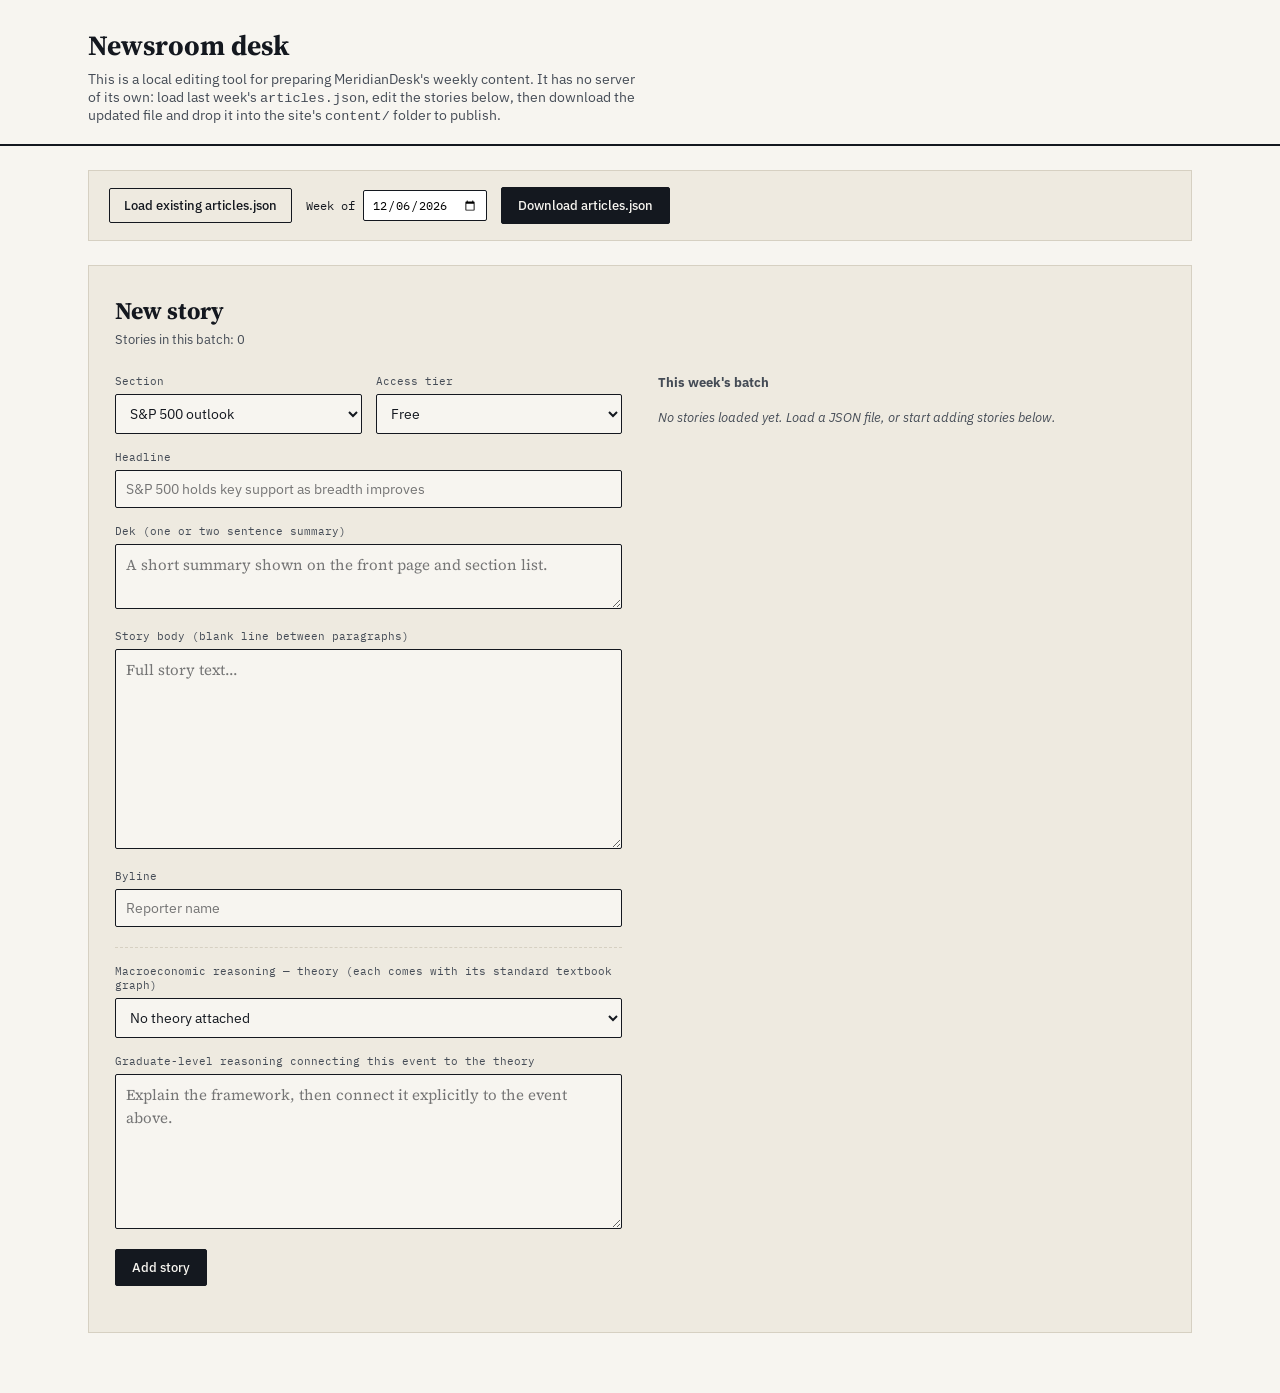
==== admin/index.html @ daa38adf "initial commit" ====
<!DOCTYPE html>
<html lang="en">
<head>
<meta charset="UTF-8">
<meta name="viewport" content="width=device-width, initial-scale=1.0">
<title>Newsroom desk — MeridianDesk (local editing tool)</title>
<link rel="preconnect" href="https://fonts.googleapis.com">
<link href="https://fonts.googleapis.com/css2?family=Source+Serif+4:ital,opsz,wght@0,8..60,400;0,8..60,500;0,8..60,600;1,8..60,400&family=IBM+Plex+Sans:wght@400;500;600&family=IBM+Plex+Mono:wght@400;500&display=swap" rel="stylesheet">
<link rel="stylesheet" href="../assets/css/styles.css">
<style>
  body{padding-bottom:60px;}
  .tool-header{border-bottom:2px solid var(--ink); padding:26px 0 20px;}
  .tool-header h1{font-family:var(--font-serif); font-size:28px; margin:0 0 6px;}
  .tool-header p{font-size:13.5px; color:var(--ink-soft); max-width:70ch; margin:0;}
  .load-row{
    display:flex; align-items:center; gap:14px; flex-wrap:wrap;
    background:var(--paper-dim); border:1px solid var(--rule); padding:16px 20px; margin:24px 0;
  }
  .load-row label.file-btn{
    font-family:var(--font-sans); font-size:13px; font-weight:500;
    border:1px solid var(--ink); padding:8px 14px; cursor:pointer; border-radius:2px;
  }
  .load-row label.file-btn:hover{background:var(--ink); color:var(--paper);}
  .load-row input[type=file]{display:none;}
  .week-field{display:flex; align-items:center; gap:8px; font-family:var(--font-mono); font-size:12px;}
  .week-field input{font-family:var(--font-mono); font-size:12px; padding:6px 8px; border:1px solid var(--ink); border-radius:2px;}
</style>
</head>
<body>

<header class="tool-header">
  <div class="wrap">
    <h1>Newsroom desk</h1>
    <p>This is a local editing tool for preparing MeridianDesk's weekly content. It has no server of its own: load last week's <code>articles.json</code>, edit the stories below, then download the updated file and drop it into the site's <code>content/</code> folder to publish.</p>
  </div>
</header>

<main class="wrap">
  <div class="load-row">
    <label class="file-btn">Load existing articles.json
      <input type="file" accept="application/json" onchange="loadJsonFile(this)">
    </label>
    <div class="week-field">
      Week of <input type="date" id="weekOfInput">
    </div>
    <button class="btn solid" onclick="downloadJson()">Download articles.json</button>
    <span class="form-msg" id="loadMsg" style="min-width:200px;"></span>
  </div>

  <div class="newsroom" style="border:1px solid var(--rule); background:var(--paper-dim); padding:28px 26px;">
    <h2 id="formTitle">New story</h2>
    <p class="sub">Stories in this batch: <span id="storyCount">0</span></p>
    <div class="desk-grid">
      <div>
        <form id="storyForm" onsubmit="return false;">
          <div class="field-row">
            <div class="field">
              <label>Section</label>
              <select id="f-section"></select>
            </div>
            <div class="field">
              <label>Access tier</label>
              <select id="f-tier"></select>
            </div>
          </div>
          <div class="field">
            <label>Headline</label>
            <input id="f-headline" type="text" placeholder="S&amp;P 500 holds key support as breadth improves">
          </div>
          <div class="field">
            <label>Dek (one or two sentence summary)</label>
            <textarea id="f-dek" rows="2" placeholder="A short summary shown on the front page and section list."></textarea>
          </div>
          <div class="field">
            <label>Story body (blank line between paragraphs)</label>
            <textarea id="f-body" rows="8" placeholder="Full story text..."></textarea>
          </div>
          <div class="field-row">
            <div class="field">
              <label>Byline</label>
              <input id="f-author" type="text" placeholder="Reporter name">
            </div>
          </div>
          <div class="field" style="border-top:1px dashed var(--rule); padding-top:16px; margin-top:4px;">
            <label>Macroeconomic reasoning &mdash; theory (each comes with its standard textbook graph)</label>
            <select id="f-theory-key"></select>
          </div>
          <div class="field">
            <label>Graduate-level reasoning connecting this event to the theory</label>
            <textarea id="f-theory-body" rows="6" placeholder="Explain the framework, then connect it explicitly to the event above."></textarea>
          </div>
          <div style="display:flex; gap:10px; align-items:center;">
            <button class="btn solid" id="submitBtn" onclick="submitStory()">Add story</button>
            <button class="btn" id="cancelBtn" onclick="cancelEdit()" style="display:none;">Cancel edit</button>
          </div>
          <div class="form-msg" id="formMsg"></div>
        </form>
      </div>
      <div class="desk-list">
        <h3>This week's batch</h3>
        <div id="deskList"></div>
      </div>
    </div>
  </div>
</main>

<script src="../assets/js/config.js"></script>
<script src="../assets/js/theories.js"></script>
<script src="../assets/js/utils.js"></script>
<script src="admin.js"></script>
</body>
</html>
---- assets/css/styles.css ----
:root{
    --ink:#14181F;
    --ink-soft:#454C56;
    --paper:#F7F5F0;
    --paper-dim:#EEEAE0;
    --rule:#D6D0C2;
    --gain:#1E6B45;
    --loss:#A93A2E;
    --gold:#93701F;
    --gold-fill:#F1E4C2;
    --font-serif:'Source Serif 4', Georgia, serif;
    --font-sans:'IBM Plex Sans', -apple-system, sans-serif;
    --font-mono:'IBM Plex Mono', monospace;
  }
  *{box-sizing:border-box;}
  html{scroll-behavior:smooth;}
  body{
    margin:0;
    background:var(--paper);
    color:var(--ink);
    font-family:var(--font-sans);
    -webkit-font-smoothing:antialiased;
  }
  a{color:inherit;}
  ::selection{background:var(--gold-fill); color:var(--ink);}
  @media (prefers-reduced-motion: reduce){
    *{animation-duration:0.001ms !important; transition-duration:0.001ms !important;}
  }

  .wrap{max-width:1160px; margin:0 auto; padding:0 28px;}

  /* ---- masthead ---- */
  .topline{
    border-bottom:1px solid var(--rule);
    font-family:var(--font-mono);
    font-size:12px;
    color:var(--ink-soft);
  }
  .topline .wrap{display:flex; justify-content:space-between; align-items:center; height:34px;}
  .masthead{
    border-bottom:2px solid var(--ink);
    padding:26px 0 20px;
  }
  .masthead .wrap{display:flex; justify-content:space-between; align-items:flex-end; gap:24px; flex-wrap:wrap;}
  .wordmark{
    font-family:var(--font-serif);
    font-weight:600;
    font-size:38px;
    letter-spacing:-0.01em;
    line-height:1;
    cursor:pointer;
  }
  .wordmark span{color:var(--gold);}
  .tagline{
    font-size:13px;
    color:var(--ink-soft);
    margin-top:6px;
    max-width:360px;
    font-style:italic;
    font-family:var(--font-serif);
  }
  .mast-actions{display:flex; gap:10px; align-items:center;}
  .btn{
    font-family:var(--font-sans);
    font-size:13px;
    font-weight:500;
    padding:9px 16px;
    border:1px solid var(--ink);
    background:transparent;
    color:var(--ink);
    cursor:pointer;
    border-radius:2px;
  }
  .btn:hover{background:var(--ink); color:var(--paper);}
  .btn.solid{background:var(--ink); color:var(--paper);}
  .btn.solid:hover{background:var(--ink-soft);}
  .btn.gold{border-color:var(--gold); color:var(--gold);}
  .btn.gold:hover{background:var(--gold); color:var(--paper);}
  .btn:focus-visible, a:focus-visible, select:focus-visible, input:focus-visible, textarea:focus-visible{
    outline:2px solid var(--gold); outline-offset:2px;
  }

  /* ---- nav ---- */
  nav.sections{
    border-bottom:1px solid var(--rule);
    background:var(--paper-dim);
  }
  nav.sections .wrap{display:flex; gap:0; overflow-x:auto;}
  nav.sections button{
    font-family:var(--font-sans);
    font-size:13.5px;
    font-weight:500;
    color:var(--ink-soft);
    background:none;
    border:none;
    border-right:1px solid var(--rule);
    padding:13px 18px;
    cursor:pointer;
    white-space:nowrap;
  }
  nav.sections button:last-child{border-right:none;}
  nav.sections button:hover{color:var(--ink); background:var(--paper);}
  nav.sections button.active{color:var(--ink); background:var(--paper); box-shadow:inset 0 -2px 0 var(--gold);}

  main{padding:36px 0 80px;}

  /* ---- hero ---- */
  .hero{
    display:grid;
    grid-template-columns:1.4fr 1fr;
    gap:44px;
    padding-bottom:34px;
    border-bottom:1px solid var(--rule);
    margin-bottom:34px;
  }
  .kicker{
    font-family:var(--font-mono);
    font-size:11px;
    letter-spacing:0.03em;
    color:var(--gold);
    margin-bottom:10px;
  }
  .hero h1{
    font-family:var(--font-serif);
    font-size:42px;
    line-height:1.12;
    font-weight:600;
    margin:0 0 14px;
    cursor:pointer;
  }
  .hero h1:hover{text-decoration:underline; text-decoration-color:var(--rule);}
  .dek{
    font-family:var(--font-serif);
    font-size:18px;
    line-height:1.5;
    color:var(--ink-soft);
    margin:0 0 16px;
    max-width:62ch;
  }
  .byline{
    font-family:var(--font-mono);
    font-size:11.5px;
    color:var(--ink-soft);
  }
  .side-list{display:flex; flex-direction:column;}
  .side-list h2{
    font-family:var(--font-sans);
    font-size:12px;
    font-weight:600;
    color:var(--ink-soft);
    margin:0 0 14px;
    padding-bottom:8px;
    border-bottom:1px solid var(--ink);
  }
  .side-item{
    padding:13px 0;
    border-bottom:1px solid var(--rule);
    cursor:pointer;
  }
  .side-item:last-child{border-bottom:none;}
  .side-item .headline{
    font-family:var(--font-serif);
    font-size:16px;
    line-height:1.35;
    margin:0 0 4px;
  }
  .side-item:hover .headline{text-decoration:underline; text-decoration-color:var(--rule);}
  .meta-row{display:flex; align-items:center; gap:8px; font-family:var(--font-mono); font-size:10.5px; color:var(--ink-soft);}

  .lock-tag{
    display:inline-flex; align-items:center; gap:4px;
    font-family:var(--font-mono); font-size:10px;
    color:var(--gold); border:1px solid var(--gold); border-radius:2px;
    padding:1px 5px;
  }

  /* ---- section grid ---- */
  .section-grid{
    display:grid;
    grid-template-columns:repeat(4, 1fr);
    gap:0;
    border-top:1px solid var(--ink);
  }
  .section-col{
    padding:22px 22px 8px;
    border-right:1px solid var(--rule);
  }
  .section-col:last-child{border-right:none;}
  .section-col h3{
    font-family:var(--font-serif);
    font-size:17px;
    font-weight:600;
    margin:0 0 16px;
    padding-bottom:10px;
    border-bottom:2px solid var(--ink);
    cursor:pointer;
  }
  .section-col h3:hover{color:var(--gold);}
  .col-item{padding:12px 0; border-bottom:1px solid var(--rule); cursor:pointer;}
  .col-item:last-of-type{border-bottom:none;}
  .col-item .headline{font-family:var(--font-serif); font-size:14.5px; line-height:1.35; margin:0 0 5px;}
  .col-item:hover .headline{text-decoration:underline; text-decoration-color:var(--rule);}
  .empty-note{font-size:12.5px; color:var(--ink-soft); font-style:italic; padding:6px 0 14px;}
  .see-all{
    font-family:var(--font-mono); font-size:11px; color:var(--gold);
    background:none; border:none; cursor:pointer; padding:10px 0 4px; text-align:left;
  }

  /* ---- article view ---- */
  .article-view{max-width:700px; margin:0 auto;}
  .back-link{
    font-family:var(--font-mono); font-size:12px; color:var(--ink-soft);
    background:none; border:none; cursor:pointer; padding:0 0 22px; display:block;
  }
  .back-link:hover{color:var(--ink);}
  .article-view h1{
    font-family:var(--font-serif); font-size:36px; line-height:1.18; font-weight:600; margin:0 0 14px;
  }
  .article-view .dek{font-size:19px; margin-bottom:18px;}
  .article-view .byline{padding-bottom:20px; border-bottom:1px solid var(--rule); margin-bottom:26px;}
  .article-body{
    font-family:var(--font-serif); font-size:17px; line-height:1.7; color:var(--ink);
  }
  .article-body p{margin:0 0 18px;}
  .paywall{
    margin-top:20px; padding:28px 26px; background:var(--paper-dim);
    border:1px solid var(--rule); border-left:3px solid var(--gold);
  }
  .paywall h4{font-family:var(--font-serif); font-size:19px; margin:0 0 8px;}
  .paywall p{font-size:14px; color:var(--ink-soft); margin:0 0 16px; line-height:1.5;}

  .theory-tag{
    display:inline-flex; align-items:center; gap:4px;
    font-family:var(--font-mono); font-size:10px;
    color:var(--gain); border:1px solid var(--gain); border-radius:2px;
    padding:1px 5px;
  }
  .theory-block{margin-top:28px; padding-top:24px; border-top:1px dashed var(--rule);}
  .theory-toggle{
    display:flex; align-items:center; gap:10px;
    font-family:var(--font-sans); font-size:13.5px; font-weight:500;
    background:var(--paper-dim); border:1px solid var(--ink); color:var(--ink);
    padding:12px 16px; cursor:pointer; width:100%; text-align:left; border-radius:2px;
  }
  .theory-toggle:hover{background:var(--gold-fill);}
  .theory-toggle .caret{margin-left:auto; font-family:var(--font-mono); font-size:12px; color:var(--ink-soft);}
  .theory-toggle .label-name{color:var(--gold); font-family:var(--font-serif); font-style:italic;}
  .theory-panel{
    border:1px solid var(--ink); border-top:none; padding:22px 22px 24px;
    background:var(--paper);
  }
  .theory-panel .eyebrow{font-family:var(--font-mono); font-size:10.5px; color:var(--gold); margin:0 0 6px;}
  .theory-panel h4{font-family:var(--font-serif); font-size:20px; margin:0 0 14px;}
  .theory-panel .theory-body{font-family:var(--font-serif); font-size:15.5px; line-height:1.65; color:var(--ink);}
  .theory-panel .theory-body p{margin:0 0 14px;}
  .theory-panel .theory-body p:last-child{margin-bottom:0;}
  .theory-graph{background:var(--paper-dim); border:1px solid var(--rule); padding:12px 12px 4px; margin:2px 0 4px;}
  .theory-graph svg{width:100%; height:auto; display:block; max-width:440px; margin:0 auto;}
  .theory-caption{font-family:var(--font-mono); font-size:11px; color:var(--ink-soft); margin:8px 0 18px; line-height:1.5;}

  /* ---- membership ---- */
  .membership{border-top:2px solid var(--ink); margin-top:56px; padding-top:40px;}
  .membership .section-head{margin-bottom:28px;}
  .section-head .kicker{margin-bottom:6px;}
  .section-head h2{font-family:var(--font-serif); font-size:30px; font-weight:600; margin:0 0 8px;}
  .section-head p{font-family:var(--font-serif); font-size:16px; color:var(--ink-soft); max-width:60ch; margin:0;}

  .ledger{border:1px solid var(--ink); border-collapse:collapse; width:100%; margin-top:8px;}
  .ledger th, .ledger td{border:1px solid var(--rule); padding:14px 18px; text-align:left; vertical-align:top;}
  .ledger thead th{
    border-top:none; border-bottom:2px solid var(--ink); background:var(--paper-dim);
    font-family:var(--font-sans); font-size:13px;
  }
  .tier-name{font-family:var(--font-serif); font-size:20px; font-weight:600; margin:0 0 4px;}
  .tier-price{font-family:var(--font-mono); font-size:22px; color:var(--gold); margin:0 0 2px;}
  .tier-price small{font-size:12px; color:var(--ink-soft); font-family:var(--font-sans);}
  .ledger td.feat{font-family:var(--font-sans); font-size:13.5px; color:var(--ink-soft); white-space:nowrap;}
  .ledger td.check{font-family:var(--font-mono); font-size:14px; text-align:center;}
  .yes{color:var(--gain);}
  .no{color:var(--rule);}
  .tier-cta{margin-top:6px;}
  .current-badge{
    display:inline-block; font-family:var(--font-mono); font-size:10.5px;
    color:var(--gain); border:1px solid var(--gain); border-radius:2px; padding:2px 6px; margin-top:8px;
  }

  /* ---- admin ---- */
  .admin-toggle-row{border-top:1px solid var(--rule); margin-top:60px; padding:22px 0; text-align:center;}
  .admin-toggle-row button{
    font-family:var(--font-mono); font-size:12px; color:var(--ink-soft);
    background:none; border:none; cursor:pointer;
  }
  .admin-toggle-row button:hover{color:var(--ink);}

  .newsroom{
    border-top:2px solid var(--ink); border-bottom:2px solid var(--ink);
    background:var(--paper-dim); margin-top:0; padding:34px 0 44px;
  }
  .newsroom h2{font-family:var(--font-serif); font-size:24px; margin:0 0 4px;}
  .newsroom .sub{font-size:13px; color:var(--ink-soft); margin:0 0 26px;}
  .desk-grid{display:grid; grid-template-columns:1fr 1fr; gap:36px; align-items:start;}
  .field{margin-bottom:16px;}
  .field label{display:block; font-family:var(--font-mono); font-size:11px; color:var(--ink-soft); margin-bottom:6px;}
  .field input, .field select, .field textarea{
    width:100%; font-family:var(--font-sans); font-size:14px; padding:9px 10px;
    border:1px solid var(--ink); background:var(--paper); color:var(--ink); border-radius:2px;
  }
  .field textarea{resize:vertical; font-family:var(--font-serif); font-size:15px; line-height:1.5;}
  .field-row{display:flex; gap:14px;}
  .field-row .field{flex:1;}
  .desk-list{}
  .desk-list h3{font-family:var(--font-sans); font-size:13px; margin:0 0 12px; color:var(--ink-soft);}
  .desk-row{
    display:flex; justify-content:space-between; align-items:flex-start; gap:12px;
    padding:11px 0; border-bottom:1px solid var(--rule);
  }
  .desk-row .info{font-size:13.5px;}
  .desk-row .info .h{font-family:var(--font-serif); font-size:15px; margin:0 0 3px;}
  .desk-row .info .m{font-family:var(--font-mono); font-size:10.5px; color:var(--ink-soft);}
  .desk-row .actions{display:flex; gap:6px; flex-shrink:0;}
  .mini-btn{
    font-family:var(--font-mono); font-size:10.5px; background:none; cursor:pointer;
    border:1px solid var(--ink-soft); color:var(--ink-soft); padding:4px 8px; border-radius:2px;
  }
  .mini-btn:hover{border-color:var(--ink); color:var(--ink);}
  .mini-btn.danger:hover{border-color:var(--loss); color:var(--loss);}
  .form-msg{font-family:var(--font-mono); font-size:11.5px; color:var(--gain); min-height:16px; margin-top:2px;}

  footer{border-top:1px solid var(--rule); padding:26px 0; font-family:var(--font-mono); font-size:11px; color:var(--ink-soft); text-align:center;}

  @media (max-width:880px){
    .hero{grid-template-columns:1fr;}
    .section-grid{grid-template-columns:1fr 1fr;}
    .section-col{border-bottom:1px solid var(--rule);}
    .desk-grid{grid-template-columns:1fr;}
    .ledger{font-size:13px;}
  }
  @media (max-width:560px){
    .section-grid{grid-template-columns:1fr;}
    .wordmark{font-size:30px;}
    .hero h1{font-size:30px;}
    .field-row{flex-direction:column;}
    .ledger td.feat{white-space:normal;}
  }
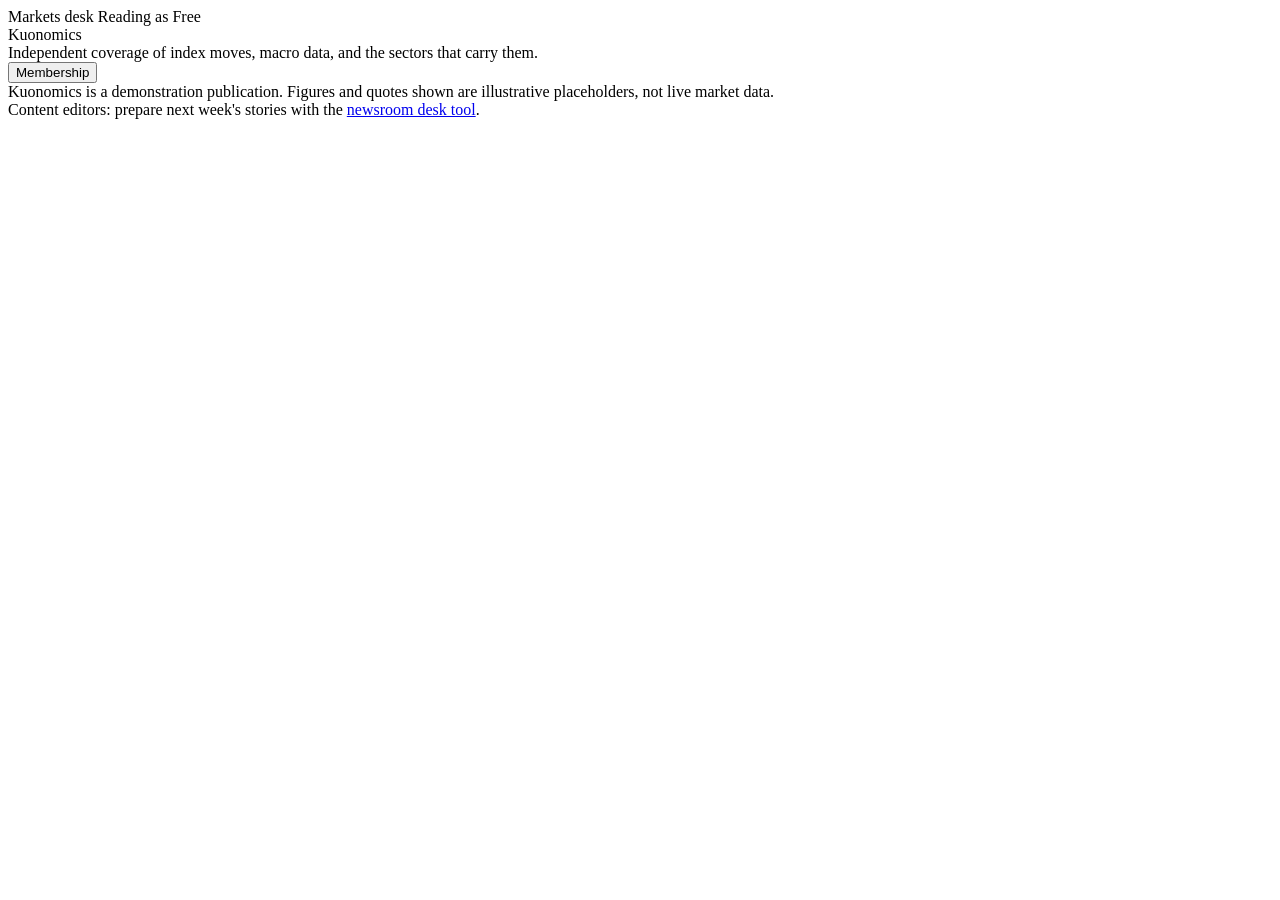
==== commit a0c9883a: "kuonomics" ====
--- a/admin/index.html
+++ b/admin/index.html
@@ -3,110 +3,42 @@
 <head>
 <meta charset="UTF-8">
 <meta name="viewport" content="width=device-width, initial-scale=1.0">
-<title>Newsroom desk — MeridianDesk (local editing tool)</title>
+<title>Kuonomics — Markets &amp; Macro</title>
 <link rel="preconnect" href="https://fonts.googleapis.com">
 <link href="https://fonts.googleapis.com/css2?family=Source+Serif+4:ital,opsz,wght@0,8..60,400;0,8..60,500;0,8..60,600;1,8..60,400&family=IBM+Plex+Sans:wght@400;500;600&family=IBM+Plex+Mono:wght@400;500&display=swap" rel="stylesheet">
-<link rel="stylesheet" href="../assets/css/styles.css">
-<style>
-  body{padding-bottom:60px;}
-  .tool-header{border-bottom:2px solid var(--ink); padding:26px 0 20px;}
-  .tool-header h1{font-family:var(--font-serif); font-size:28px; margin:0 0 6px;}
-  .tool-header p{font-size:13.5px; color:var(--ink-soft); max-width:70ch; margin:0;}
-  .load-row{
-    display:flex; align-items:center; gap:14px; flex-wrap:wrap;
-    background:var(--paper-dim); border:1px solid var(--rule); padding:16px 20px; margin:24px 0;
-  }
-  .load-row label.file-btn{
-    font-family:var(--font-sans); font-size:13px; font-weight:500;
-    border:1px solid var(--ink); padding:8px 14px; cursor:pointer; border-radius:2px;
-  }
-  .load-row label.file-btn:hover{background:var(--ink); color:var(--paper);}
-  .load-row input[type=file]{display:none;}
-  .week-field{display:flex; align-items:center; gap:8px; font-family:var(--font-mono); font-size:12px;}
-  .week-field input{font-family:var(--font-mono); font-size:12px; padding:6px 8px; border:1px solid var(--ink); border-radius:2px;}
-</style>
+<link rel="stylesheet" href="assets/css/styles.css">
 </head>
 <body>
-
-<header class="tool-header">
+<div class="topline">
   <div class="wrap">
-    <h1>Newsroom desk</h1>
-    <p>This is a local editing tool for preparing MeridianDesk's weekly content. It has no server of its own: load last week's <code>articles.json</code>, edit the stories below, then download the updated file and drop it into the site's <code>content/</code> folder to publish.</p>
+    <span id="clockLine">Markets desk</span>
+    <span id="memberLine">Reading as Free</span>
+  </div>
+</div>
+<header class="masthead">
+  <div class="wrap">
+    <div>
+      <div class="wordmark" onclick="goHome()">Kuo<span>nomics</span></div>
+      <div class="tagline">Independent coverage of index moves, macro data, and the sectors that carry them.</div>
+    </div>
+    <div class="mast-actions">
+      <button class="btn" onclick="goView('membership')">Membership</button>
+    </div>
   </div>
 </header>
-
-<main class="wrap">
-  <div class="load-row">
-    <label class="file-btn">Load existing articles.json
-      <input type="file" accept="application/json" onchange="loadJsonFile(this)">
-    </label>
-    <div class="week-field">
-      Week of <input type="date" id="weekOfInput">
-    </div>
-    <button class="btn solid" onclick="downloadJson()">Download articles.json</button>
-    <span class="form-msg" id="loadMsg" style="min-width:200px;"></span>
-  </div>
-
-  <div class="newsroom" style="border:1px solid var(--rule); background:var(--paper-dim); padding:28px 26px;">
-    <h2 id="formTitle">New story</h2>
-    <p class="sub">Stories in this batch: <span id="storyCount">0</span></p>
-    <div class="desk-grid">
-      <div>
-        <form id="storyForm" onsubmit="return false;">
-          <div class="field-row">
-            <div class="field">
-              <label>Section</label>
-              <select id="f-section"></select>
-            </div>
-            <div class="field">
-              <label>Access tier</label>
-              <select id="f-tier"></select>
-            </div>
-          </div>
-          <div class="field">
-            <label>Headline</label>
-            <input id="f-headline" type="text" placeholder="S&amp;P 500 holds key support as breadth improves">
-          </div>
-          <div class="field">
-            <label>Dek (one or two sentence summary)</label>
-            <textarea id="f-dek" rows="2" placeholder="A short summary shown on the front page and section list."></textarea>
-          </div>
-          <div class="field">
-            <label>Story body (blank line between paragraphs)</label>
-            <textarea id="f-body" rows="8" placeholder="Full story text..."></textarea>
-          </div>
-          <div class="field-row">
-            <div class="field">
-              <label>Byline</label>
-              <input id="f-author" type="text" placeholder="Reporter name">
-            </div>
-          </div>
-          <div class="field" style="border-top:1px dashed var(--rule); padding-top:16px; margin-top:4px;">
-            <label>Macroeconomic reasoning &mdash; theory (each comes with its standard textbook graph)</label>
-            <select id="f-theory-key"></select>
-          </div>
-          <div class="field">
-            <label>Graduate-level reasoning connecting this event to the theory</label>
-            <textarea id="f-theory-body" rows="6" placeholder="Explain the framework, then connect it explicitly to the event above."></textarea>
-          </div>
-          <div style="display:flex; gap:10px; align-items:center;">
-            <button class="btn solid" id="submitBtn" onclick="submitStory()">Add story</button>
-            <button class="btn" id="cancelBtn" onclick="cancelEdit()" style="display:none;">Cancel edit</button>
-          </div>
-          <div class="form-msg" id="formMsg"></div>
-        </form>
-      </div>
-      <div class="desk-list">
-        <h3>This week's batch</h3>
-        <div id="deskList"></div>
-      </div>
-    </div>
-  </div>
-</main>
-
-<script src="../assets/js/config.js"></script>
-<script src="../assets/js/theories.js"></script>
-<script src="../assets/js/utils.js"></script>
-<script src="admin.js"></script>
+<nav class="sections">
+  <div class="wrap" id="sectionNav"></div>
+</nav>
+<main class="wrap" id="app"></main>
+<footer>
+  Kuonomics is a demonstration publication. Figures and quotes shown are illustrative placeholders, not live market data.
+  <br>Content editors: prepare next week's stories with the <a href="admin/index.html">newsroom desk tool</a>.
+</footer>
+<script src="assets/js/config.js"></script>
+<script src="assets/js/theories.js"></script>
+<script src="assets/js/content.js"></script>
+<script src="assets/js/utils.js"></script>
+<script src="assets/js/render.js"></script>
+<script src="assets/js/app.js"></script>
 </body>
 </html>
